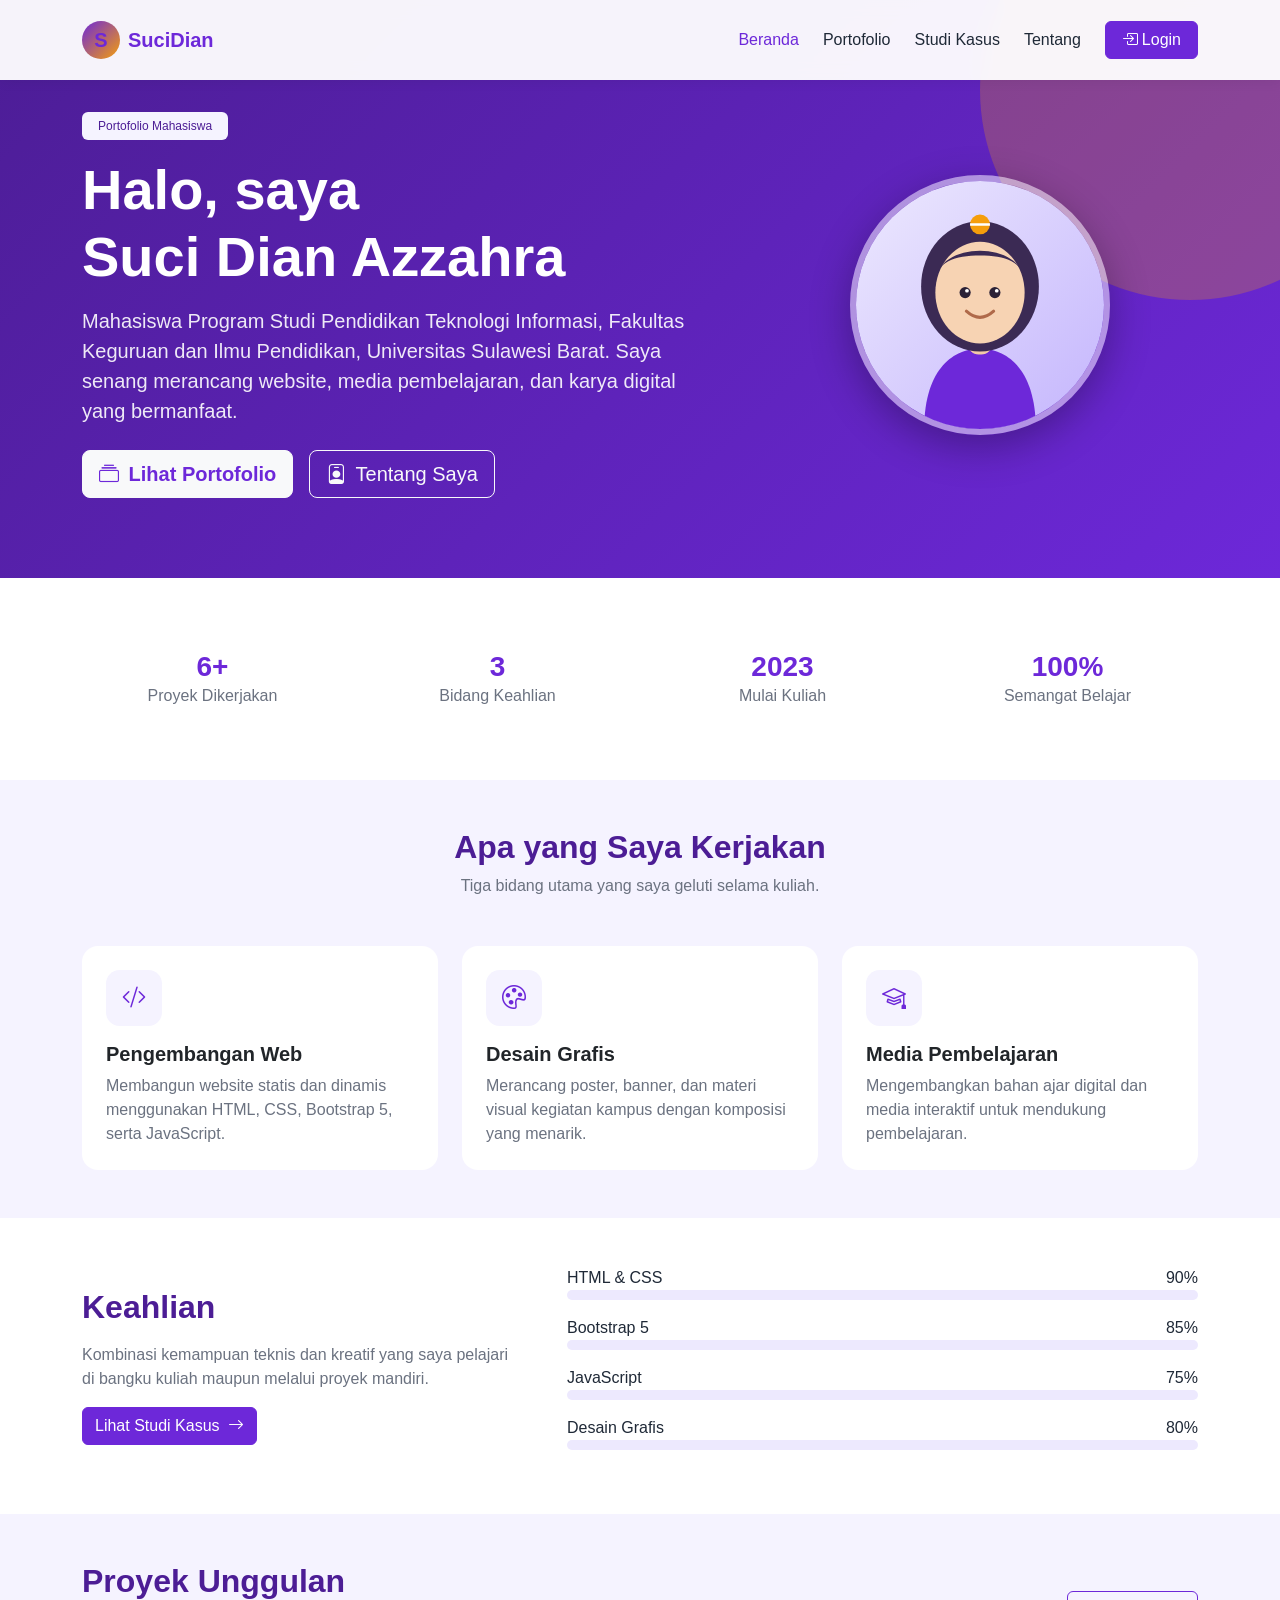
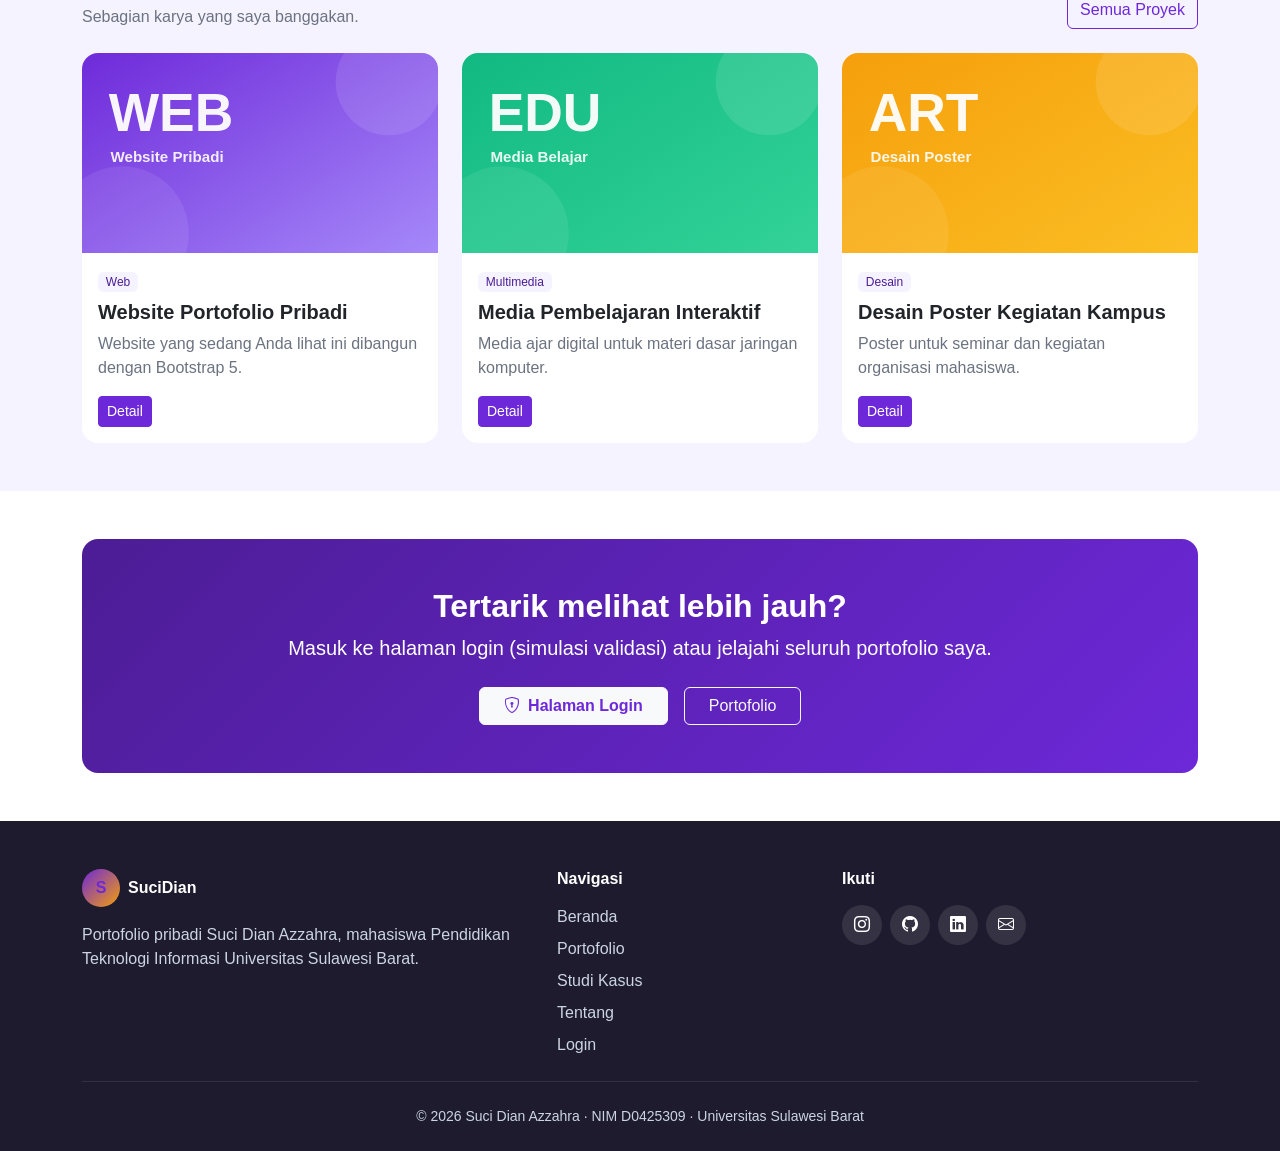
==== index.html @ 809cfa62 "Add files via upload" ====
<!DOCTYPE html>
<html lang="id">
<head>
  <meta charset="UTF-8">
  <meta name="viewport" content="width=device-width, initial-scale=1">
  <meta name="description" content="Website portofolio pribadi Suci Dian Azzahra, mahasiswa Pendidikan Teknologi Informasi Universitas Sulawesi Barat.">
  <title>Beranda | Portofolio Suci Dian Azzahra</title>

  <!-- Bootstrap 5 CSS -->
  <link href="https://cdn.jsdelivr.net/npm/bootstrap@5.3.3/dist/css/bootstrap.min.css" rel="stylesheet">
  <!-- Bootstrap Icons -->
  <link href="https://cdn.jsdelivr.net/npm/bootstrap-icons@1.11.3/font/bootstrap-icons.min.css" rel="stylesheet">
  <!-- CSS kustom -->
  <link rel="stylesheet" href="css/style.css">
</head>
<body>

  <!-- ================= NAVBAR ================= -->
  <nav class="navbar navbar-expand-lg navbar-light fixed-top py-3">
    <div class="container">
      <a class="navbar-brand d-flex align-items-center gap-2 fw-bold" href="index.html">
        <span class="brand-logo">S</span>
        <span>Suci<span class="text-primary">Dian</span></span>
      </a>
      <button class="navbar-toggler" type="button" data-bs-toggle="collapse" data-bs-target="#navMenu"
              aria-controls="navMenu" aria-expanded="false" aria-label="Buka menu navigasi">
        <span class="navbar-toggler-icon"></span>
      </button>

      <div class="collapse navbar-collapse" id="navMenu">
        <ul class="navbar-nav ms-auto mb-2 mb-lg-0 align-items-lg-center gap-lg-2">
          <li class="nav-item"><a class="nav-link" href="index.html">Beranda</a></li>
          <li class="nav-item"><a class="nav-link" href="projects.html">Portofolio</a></li>
          <li class="nav-item"><a class="nav-link" href="detail.html">Studi Kasus</a></li>
          <li class="nav-item"><a class="nav-link" href="about.html">Tentang</a></li>
          <li class="nav-item ms-lg-2">
            <a class="btn btn-primary px-3" href="login.html">
              <i class="bi bi-box-arrow-in-right me-1"></i>Login
            </a>
          </li>
        </ul>
      </div>
    </div>
  </nav>

  <!-- ================= HERO SECTION ================= -->
  <header class="hero">
    <div class="container position-relative" style="z-index: 1;">
      <div class="row align-items-center g-5">
        <div class="col-lg-7 fade-up">
          <span class="badge badge-soft mb-3 px-3 py-2">Portofolio Mahasiswa</span>
          <h1 class="display-4 mb-3">Halo, saya <br>Suci Dian Azzahra</h1>
          <p class="lead mb-4">
            Mahasiswa Program Studi <strong>Pendidikan Teknologi Informasi</strong>,
            Fakultas Keguruan dan Ilmu Pendidikan, Universitas Sulawesi Barat.
            Saya senang merancang website, media pembelajaran, dan karya digital
            yang bermanfaat.
          </p>
          <div class="d-flex flex-wrap gap-3">
            <a href="projects.html" class="btn btn-light btn-lg fw-semibold text-primary">
              <i class="bi bi-collection me-1"></i> Lihat Portofolio
            </a>
            <a href="about.html" class="btn btn-outline-light btn-lg">
              <i class="bi bi-person-badge me-1"></i> Tentang Saya
            </a>
          </div>
        </div>
        <div class="col-lg-5 text-center fade-up">
          <img src="img/avatar.svg" alt="Foto profil Suci Dian Azzahra" class="hero-avatar img-fluid">
        </div>
      </div>
    </div>
  </header>

  <!-- ================= STATISTIK SINGKAT ================= -->
  <section class="py-5">
    <div class="container">
      <div class="row g-4 text-center">
        <div class="col-6 col-md-3">
          <div class="card card-hover h-100 p-4">
            <h3 class="fw-bold text-primary mb-0">6+</h3>
            <p class="text-muted-soft mb-0">Proyek Dikerjakan</p>
          </div>
        </div>
        <div class="col-6 col-md-3">
          <div class="card card-hover h-100 p-4">
            <h3 class="fw-bold text-primary mb-0">3</h3>
            <p class="text-muted-soft mb-0">Bidang Keahlian</p>
          </div>
        </div>
        <div class="col-6 col-md-3">
          <div class="card card-hover h-100 p-4">
            <h3 class="fw-bold text-primary mb-0">2023</h3>
            <p class="text-muted-soft mb-0">Mulai Kuliah</p>
          </div>
        </div>
        <div class="col-6 col-md-3">
          <div class="card card-hover h-100 p-4">
            <h3 class="fw-bold text-primary mb-0">100%</h3>
            <p class="text-muted-soft mb-0">Semangat Belajar</p>
          </div>
        </div>
      </div>
    </div>
  </section>

  <!-- ================= APA YANG SAYA KERJAKAN ================= -->
  <section class="py-5 section-soft">
    <div class="container">
      <div class="text-center mb-5">
        <h2 class="section-title">Apa yang Saya Kerjakan</h2>
        <p class="text-muted-soft">Tiga bidang utama yang saya geluti selama kuliah.</p>
      </div>
      <div class="row g-4">
        <div class="col-md-4">
          <div class="card card-hover h-100 p-4">
            <div class="card-icon mb-3"><i class="bi bi-code-slash"></i></div>
            <h5 class="fw-bold">Pengembangan Web</h5>
            <p class="text-muted-soft mb-0">
              Membangun website statis dan dinamis menggunakan HTML, CSS,
              Bootstrap 5, serta JavaScript.
            </p>
          </div>
        </div>
        <div class="col-md-4">
          <div class="card card-hover h-100 p-4">
            <div class="card-icon mb-3"><i class="bi bi-palette"></i></div>
            <h5 class="fw-bold">Desain Grafis</h5>
            <p class="text-muted-soft mb-0">
              Merancang poster, banner, dan materi visual kegiatan
              kampus dengan komposisi yang menarik.
            </p>
          </div>
        </div>
        <div class="col-md-4">
          <div class="card card-hover h-100 p-4">
            <div class="card-icon mb-3"><i class="bi bi-mortarboard"></i></div>
            <h5 class="fw-bold">Media Pembelajaran</h5>
            <p class="text-muted-soft mb-0">
              Mengembangkan bahan ajar digital dan media interaktif
              untuk mendukung pembelajaran.
            </p>
          </div>
        </div>
      </div>
    </div>
  </section>

  <!-- ================= KEAHLIAN ================= -->
  <section class="py-5">
    <div class="container">
      <div class="row g-5 align-items-center">
        <div class="col-lg-5">
          <h2 class="section-title mb-3">Keahlian</h2>
          <p class="text-muted-soft">
            Kombinasi kemampuan teknis dan kreatif yang saya pelajari
            di bangku kuliah maupun melalui proyek mandiri.
          </p>
          <a href="detail.html" class="btn btn-primary">
            Lihat Studi Kasus <i class="bi bi-arrow-right ms-1"></i>
          </a>
        </div>
        <div class="col-lg-7">
          <div class="mb-3">
            <div class="d-flex justify-content-between"><span>HTML &amp; CSS</span><span>90%</span></div>
            <div class="skill-bar"><div class="progress-bar" style="width: 90%"></div></div>
          </div>
          <div class="mb-3">
            <div class="d-flex justify-content-between"><span>Bootstrap 5</span><span>85%</span></div>
            <div class="skill-bar"><div class="progress-bar" style="width: 85%"></div></div>
          </div>
          <div class="mb-3">
            <div class="d-flex justify-content-between"><span>JavaScript</span><span>75%</span></div>
            <div class="skill-bar"><div class="progress-bar" style="width: 75%"></div></div>
          </div>
          <div class="mb-3">
            <div class="d-flex justify-content-between"><span>Desain Grafis</span><span>80%</span></div>
            <div class="skill-bar"><div class="progress-bar" style="width: 80%"></div></div>
          </div>
        </div>
      </div>
    </div>
  </section>

  <!-- ================= PROYEK UNGGULAN ================= -->
  <section class="py-5 section-soft">
    <div class="container">
      <div class="d-flex flex-wrap justify-content-between align-items-end mb-4">
        <div>
          <h2 class="section-title mb-1">Proyek Unggulan</h2>
          <p class="text-muted-soft mb-0">Sebagian karya yang saya banggakan.</p>
        </div>
        <a href="projects.html" class="btn btn-outline-primary">Semua Proyek</a>
      </div>
      <div class="row g-4">
        <div class="col-md-4">
          <div class="card card-hover h-100">
            <img src="img/project-1.svg" class="portfolio-thumb w-100" alt="Thumbnail Website Pribadi">
            <div class="card-body">
              <span class="badge badge-soft mb-2">Web</span>
              <h5 class="card-title fw-bold">Website Portofolio Pribadi</h5>
              <p class="card-text text-muted-soft">Website yang sedang Anda lihat ini dibangun dengan Bootstrap 5.</p>
              <a href="detail.html" class="btn btn-sm btn-primary">Detail</a>
            </div>
          </div>
        </div>
        <div class="col-md-4">
          <div class="card card-hover h-100">
            <img src="img/project-4.svg" class="portfolio-thumb w-100" alt="Thumbnail Media Pembelajaran Interaktif">
            <div class="card-body">
              <span class="badge badge-soft mb-2">Multimedia</span>
              <h5 class="card-title fw-bold">Media Pembelajaran Interaktif</h5>
              <p class="card-text text-muted-soft">Media ajar digital untuk materi dasar jaringan komputer.</p>
              <a href="detail.html" class="btn btn-sm btn-primary">Detail</a>
            </div>
          </div>
        </div>
        <div class="col-md-4">
          <div class="card card-hover h-100">
            <img src="img/project-3.svg" class="portfolio-thumb w-100" alt="Thumbnail Desain Poster Kegiatan">
            <div class="card-body">
              <span class="badge badge-soft mb-2">Desain</span>
              <h5 class="card-title fw-bold">Desain Poster Kegiatan Kampus</h5>
              <p class="card-text text-muted-soft">Poster untuk seminar dan kegiatan organisasi mahasiswa.</p>
              <a href="detail.html" class="btn btn-sm btn-primary">Detail</a>
            </div>
          </div>
        </div>
      </div>
    </div>
  </section>

  <!-- ================= CALL TO ACTION ================= -->
  <section class="py-5">
    <div class="container">
      <div class="card p-5 text-center text-white" style="background: linear-gradient(135deg, var(--suci-primary-dark), var(--suci-primary));">
        <h2 class="fw-bold mb-2">Tertarik melihat lebih jauh?</h2>
        <p class="lead mb-4">Masuk ke halaman login (simulasi validasi) atau jelajahi seluruh portofolio saya.</p>
        <div class="d-flex justify-content-center flex-wrap gap-3">
          <a href="login.html" class="btn btn-light text-primary fw-semibold px-4">
            <i class="bi bi-shield-lock me-1"></i> Halaman Login
          </a>
          <a href="projects.html" class="btn btn-outline-light px-4">Portofolio</a>
        </div>
      </div>
    </div>
  </section>

  <!-- ================= FOOTER ================= -->
  <footer class="pt-5 pb-4">
    <div class="container">
      <div class="row g-4">
        <div class="col-lg-5">
          <a class="navbar-brand d-flex align-items-center gap-2 fw-bold text-white mb-3" href="index.html">
            <span class="brand-logo">S</span> SuciDian
          </a>
          <p class="mb-0">Portofolio pribadi Suci Dian Azzahra, mahasiswa Pendidikan Teknologi Informasi Universitas Sulawesi Barat.</p>
        </div>
        <div class="col-lg-3 col-sm-6">
          <h6 class="text-white fw-bold mb-3">Navigasi</h6>
          <ul class="list-unstyled d-flex flex-column gap-2 mb-0">
            <li><a href="index.html">Beranda</a></li>
            <li><a href="projects.html">Portofolio</a></li>
            <li><a href="detail.html">Studi Kasus</a></li>
            <li><a href="about.html">Tentang</a></li>
            <li><a href="login.html">Login</a></li>
          </ul>
        </div>
        <div class="col-lg-4 col-sm-6">
          <h6 class="text-white fw-bold mb-3">Ikuti</h6>
          <div class="d-flex gap-2">
            <a href="#" class="social-icon" aria-label="Instagram"><i class="bi bi-instagram"></i></a>
            <a href="#" class="social-icon" aria-label="GitHub"><i class="bi bi-github"></i></a>
            <a href="#" class="social-icon" aria-label="LinkedIn"><i class="bi bi-linkedin"></i></a>
            <a href="#" class="social-icon" aria-label="Email"><i class="bi bi-envelope"></i></a>
          </div>
        </div>
      </div>
      <hr class="border-secondary my-4">
      <p class="text-center mb-0 small">
        &copy; <span id="tahun"></span> Suci Dian Azzahra &middot; NIM D0425309 &middot; Universitas Sulawesi Barat
      </p>
    </div>
  </footer>

  <!-- Tombol kembali ke atas -->
  <button id="btnTop" class="btn btn-primary rounded-circle position-fixed d-none"
          style="right: 20px; bottom: 20px; width: 48px; height: 48px; z-index: 1050;"
          aria-label="Kembali ke atas">
    <i class="bi bi-arrow-up"></i>
  </button>

  <!-- Bootstrap 5 JS -->
  <script src="https://cdn.jsdelivr.net/npm/bootstrap@5.3.3/dist/js/bootstrap.bundle.min.js"></script>
  <!-- JS bersama -->
  <script src="js/main.js"></script>
</body>
</html>
---- css/style.css ----
/* ==========================================================================
   style.css - Gaya kustom untuk Website Portofolio Suci Dian Azzahra
   Dipakai di semua halaman agar tampilan konsisten.
   ========================================================================== */

/* --------------------------------------------------------------------------
   1. Variabel warna (CSS Custom Properties)
   Memudahkan mengganti skema warna hanya dari satu tempat.
   -------------------------------------------------------------------------- */
:root {
  --suci-primary: #6d28d9;      /* Ungu utama */
  --suci-primary-dark: #4c1d95;
  --suci-accent: #f59e0b;       /* Kuning/oranye aksen */
  --suci-soft: #f5f3ff;         /* Latar ungu sangat muda */
  --suci-text: #1f2937;
  --suci-muted: #6b7280;
}

/* --------------------------------------------------------------------------
   2. Dasar (Body & Typography)
   -------------------------------------------------------------------------- */
body {
  font-family: "Segoe UI", Tahoma, Geneva, Verdana, sans-serif;
  color: var(--suci-text);
  background-color: #ffffff;
  scroll-behavior: smooth;
}

/* Bootstrap: timpa warna tombol primer agar sesuai tema */
.btn-primary {
  --bs-btn-bg: var(--suci-primary);
  --bs-btn-border-color: var(--suci-primary);
  --bs-btn-hover-bg: var(--suci-primary-dark);
  --bs-btn-hover-border-color: var(--suci-primary-dark);
  --bs-btn-active-bg: var(--suci-primary-dark);
  --bs-btn-active-border-color: var(--suci-primary-dark);
}

.btn-outline-primary {
  --bs-btn-color: var(--suci-primary);
  --bs-btn-border-color: var(--suci-primary);
  --bs-btn-hover-bg: var(--suci-primary);
  --bs-btn-hover-border-color: var(--suci-primary);
  --bs-btn-active-bg: var(--suci-primary);
}

.text-primary { color: var(--suci-primary) !important; }

/* --------------------------------------------------------------------------
   3. Navbar
   -------------------------------------------------------------------------- */
.navbar {
  background-color: rgba(255, 255, 255, 0.95);
  backdrop-filter: blur(8px);
  box-shadow: 0 2px 12px rgba(0, 0, 0, 0.06);
}

.navbar-brand span { color: var(--suci-primary); }

.brand-logo {
  width: 38px;
  height: 38px;
  border-radius: 50%;
  background: linear-gradient(135deg, var(--suci-primary), var(--suci-accent));
  color: #fff;
  display: inline-flex;
  align-items: center;
  justify-content: center;
  font-weight: 700;
}

.nav-link {
  font-weight: 500;
  color: var(--suci-text) !important;
}

.nav-link:hover,
.nav-link.active {
  color: var(--suci-primary) !important;
}

/* --------------------------------------------------------------------------
   4. Hero / Bagian Pembuka
   -------------------------------------------------------------------------- */
.hero {
  background: linear-gradient(135deg, var(--suci-primary-dark), var(--suci-primary));
  color: #fff;
  padding: 7rem 0 5rem;
  position: relative;
  overflow: hidden;
}

.hero::after {
  content: "";
  position: absolute;
  width: 420px;
  height: 420px;
  background: rgba(245, 158, 11, 0.25);
  border-radius: 50%;
  top: -120px;
  right: -120px;
}

.hero h1 { font-weight: 800; }
.hero .lead { color: rgba(255, 255, 255, 0.9); }

.hero-avatar {
  width: 260px;
  height: 260px;
  object-fit: cover;
  border-radius: 50%;
  border: 6px solid rgba(255, 255, 255, 0.5);
  box-shadow: 0 12px 40px rgba(0, 0, 0, 0.3);
}

/* Section umum */
.section-title {
  font-weight: 700;
  color: var(--suci-primary-dark);
}

.section-soft { background-color: var(--suci-soft); }

/* --------------------------------------------------------------------------
   5. Kartu (Card)
   -------------------------------------------------------------------------- */
.card {
  border: none;
  border-radius: 1rem;
  transition: transform 0.25s ease, box-shadow 0.25s ease;
}

.card-hover:hover {
  transform: translateY(-6px);
  box-shadow: 0 14px 34px rgba(109, 40, 217, 0.18);
}

.card-icon {
  width: 56px;
  height: 56px;
  border-radius: 0.85rem;
  background: var(--suci-soft);
  color: var(--suci-primary);
  display: inline-flex;
  align-items: center;
  justify-content: center;
  font-size: 1.5rem;
}

/* Kartu portofolio (gambar seragam) */
.portfolio-thumb {
  height: 200px;
  object-fit: cover;
  border-top-left-radius: 1rem;
  border-top-right-radius: 1rem;
}

/* --------------------------------------------------------------------------
   6. Badge & Skill bar
   -------------------------------------------------------------------------- */
.badge-soft {
  background-color: var(--suci-soft);
  color: var(--suci-primary-dark);
  font-weight: 500;
}

.skill-bar {
  height: 10px;
  border-radius: 999px;
  background: #ede9fe;
}

.skill-bar .progress-bar {
  background: linear-gradient(90deg, var(--suci-primary), var(--suci-accent));
}

/* --------------------------------------------------------------------------
   7. Footer
   -------------------------------------------------------------------------- */
footer {
  background-color: #1e1b2e;
  color: #cbd5e1;
}

footer a { color: #cbd5e1; text-decoration: none; }
footer a:hover { color: #fff; }

.social-icon {
  width: 40px;
  height: 40px;
  border-radius: 50%;
  background: rgba(255, 255, 255, 0.1);
  color: #fff;
  display: inline-flex;
  align-items: center;
  justify-content: center;
  transition: background 0.2s ease;
}

.social-icon:hover { background: var(--suci-primary); }

/* --------------------------------------------------------------------------
   8. Halaman Login
   -------------------------------------------------------------------------- */
.login-wrapper {
  min-height: 100vh;
  background: linear-gradient(135deg, var(--suci-primary-dark), var(--suci-primary));
}

.login-card {
  border-radius: 1.25rem;
  box-shadow: 0 20px 50px rgba(0, 0, 0, 0.25);
}

/* Tautan "lupa sandi" gaya */
.link-primary { color: var(--suci-primary); text-decoration: none; }
.link-primary:hover { text-decoration: underline; }

/* --------------------------------------------------------------------------
   9. Utilitas tambahan
   -------------------------------------------------------------------------- */
.text-muted-soft { color: var(--suci-muted); }

.rounded-top-4 { border-top-left-radius: 1rem; border-top-right-radius: 1rem; }

/* Animasi masuk sederhana */
.fade-up {
  animation: fadeUp 0.7s ease both;
}

@keyframes fadeUp {
  from { opacity: 0; transform: translateY(18px); }
  to { opacity: 1; transform: translateY(0); }
}
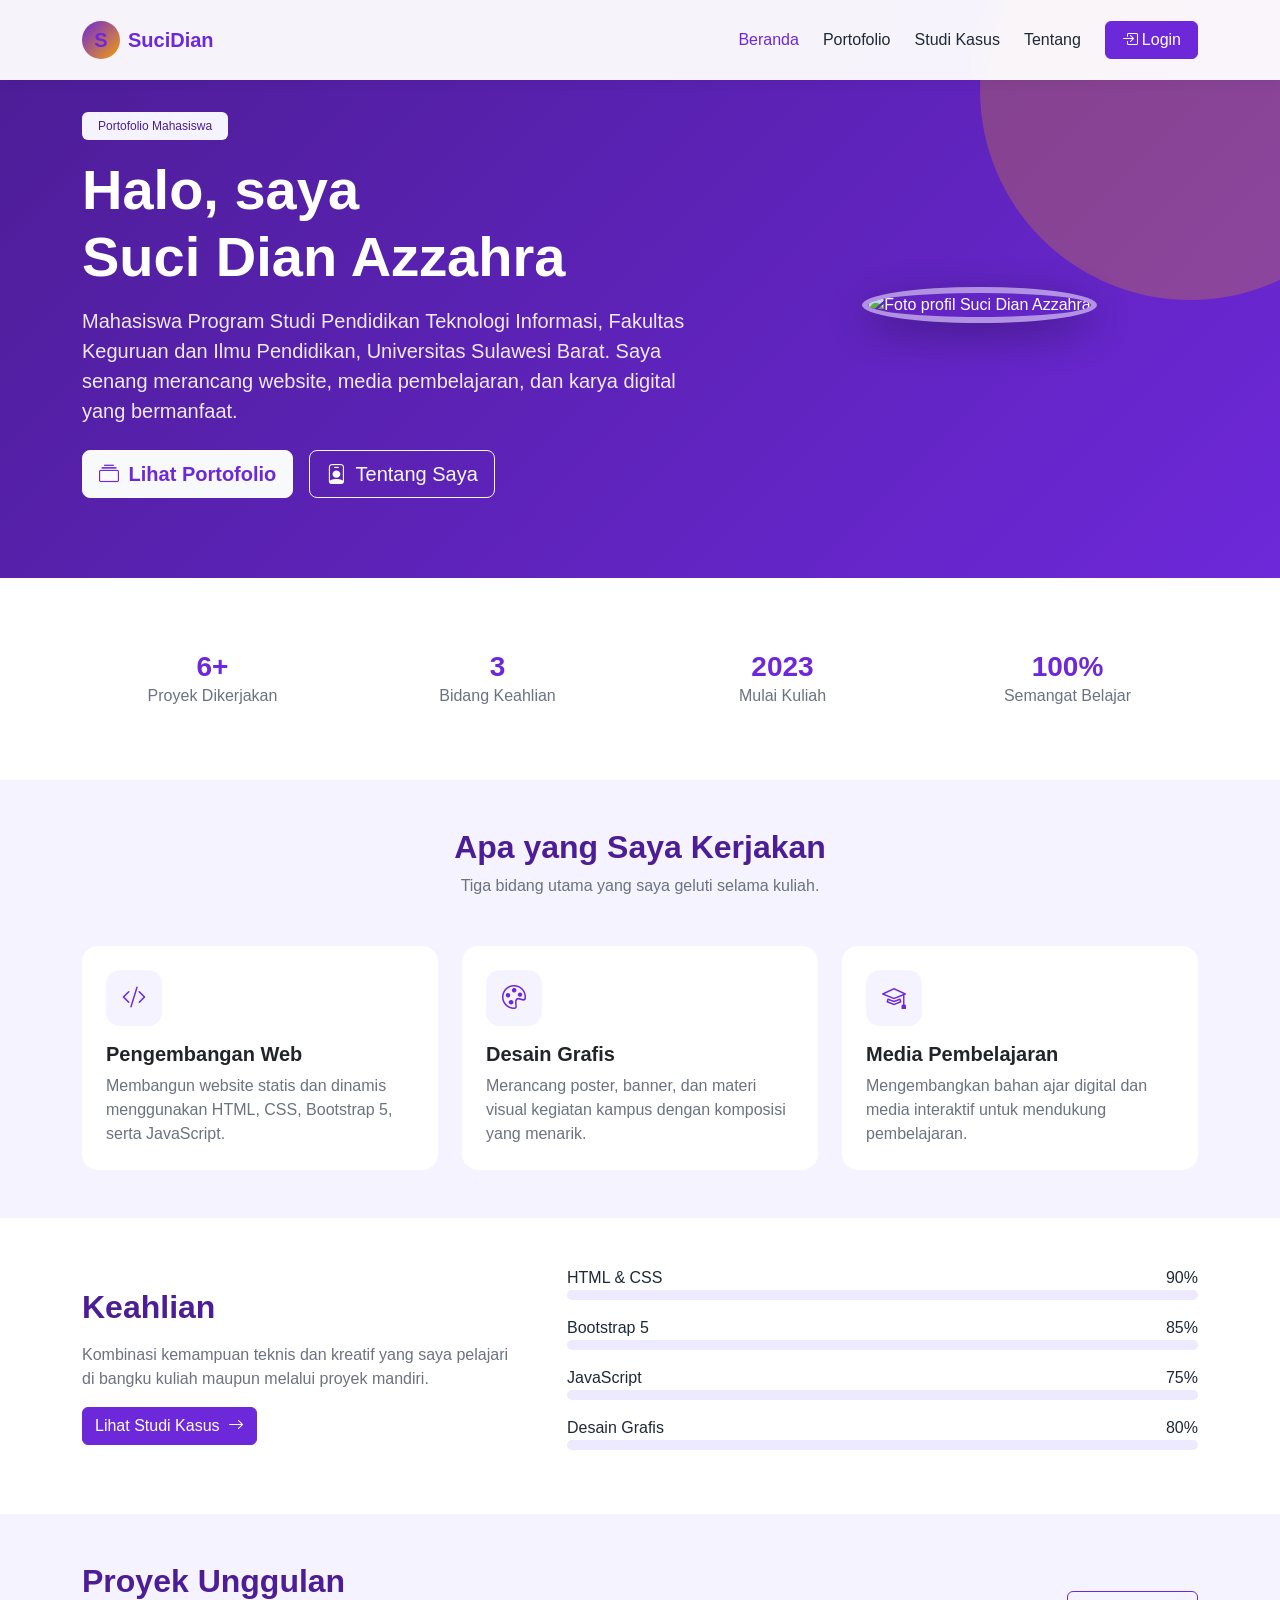
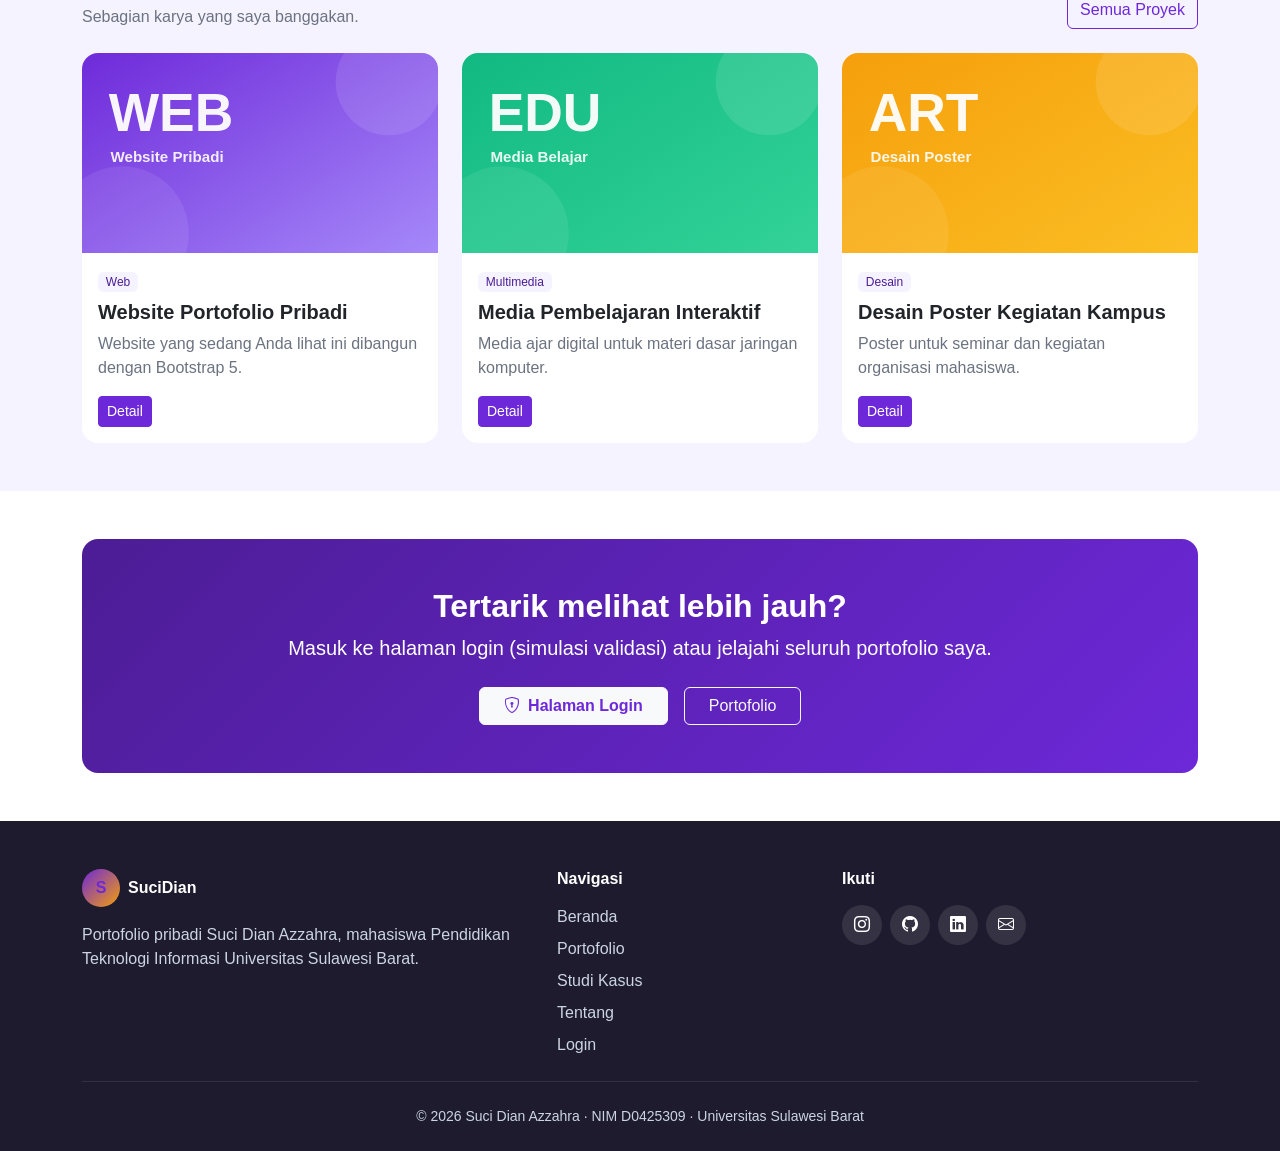
==== commit 248a1631: "Update index.html" ====
--- a/index.html
+++ b/index.html
@@ -66,7 +66,7 @@
           </div>
         </div>
         <div class="col-lg-5 text-center fade-up">
-          <img src="img/avatar.svg" alt="Foto profil Suci Dian Azzahra" class="hero-avatar img-fluid">
+          <img src="img/avatar.jpg" alt="Foto profil Suci Dian Azzahra" class="hero-avatar img-fluid">
         </div>
       </div>
     </div>
